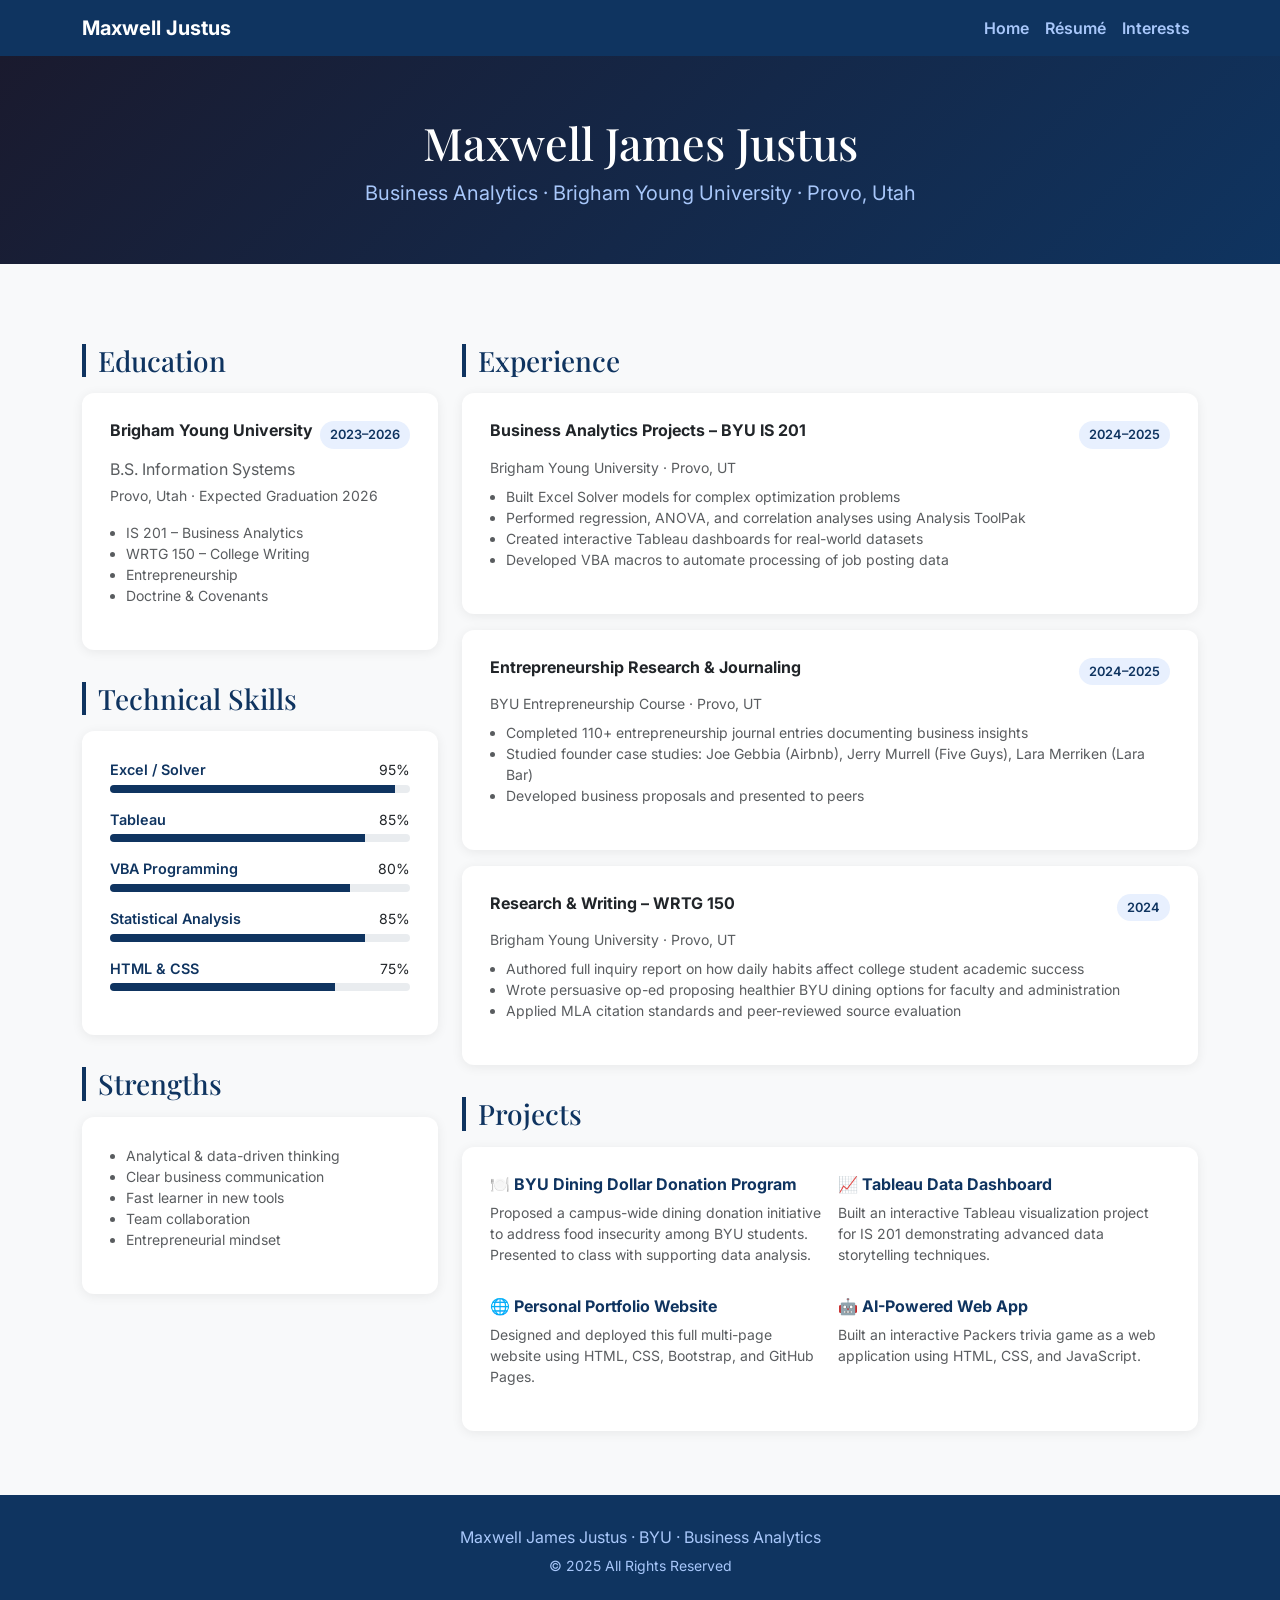
==== resume.html @ 6d44e734 "Add files via upload" ====
<!DOCTYPE html>
<html lang="en">
<head>
  <meta charset="UTF-8" />
  <meta name="viewport" content="width=device-width, initial-scale=1.0"/>
  <title>Résumé – Maxwell James Justus</title>
  <link href="https://cdn.jsdelivr.net/npm/bootstrap@5.3.0/dist/css/bootstrap.min.css" rel="stylesheet"/>
  <link href="https://fonts.googleapis.com/css2?family=Playfair+Display:wght@700&family=Inter:wght@300;400;600&display=swap" rel="stylesheet"/>
  <style>
    body { font-family: 'Inter', sans-serif; background: #f8f9fa; }
    .navbar { background: #0f3460 !important; }
    .nav-link { color: #a8c7fa !important; font-weight: 600; }
    .nav-link:hover { color: white !important; }
    .resume-header { background: linear-gradient(135deg, #1a1a2e, #0f3460); color: white; padding: 60px 0 40px; }
    .resume-header h1 { font-family: 'Playfair Display', serif; font-size: 2.8rem; }
    .section-title { font-family: 'Playfair Display', serif; color: #0f3460; border-left: 4px solid #0f3460; padding-left: 12px; margin: 32px 0 16px; }
    .resume-card { background: white; border-radius: 12px; padding: 28px; box-shadow: 0 2px 12px rgba(0,0,0,0.07); margin-bottom: 16px; }
    .date-badge { background: #e8f0fe; color: #0f3460; font-size: 0.8rem; font-weight: 600; padding: 4px 10px; border-radius: 20px; }
    .skill-bar-label { font-size: 0.9rem; font-weight: 600; color: #0f3460; }
    .progress { height: 8px; border-radius: 10px; }
    .progress-bar { background: #0f3460; }
    footer { background: #0f3460; color: #a8c7fa; padding: 30px 0; }
  </style>
</head>
<body>

<nav class="navbar navbar-expand-lg navbar-dark">
  <div class="container">
    <a class="navbar-brand fw-bold" href="index.html">Maxwell Justus</a>
    <button class="navbar-toggler" type="button" data-bs-toggle="collapse" data-bs-target="#navMenu">
      <span class="navbar-toggler-icon"></span>
    </button>
    <div class="collapse navbar-collapse" id="navMenu">
      <ul class="navbar-nav ms-auto">
        <li class="nav-item"><a class="nav-link" href="index.html">Home</a></li>
        <li class="nav-item"><a class="nav-link" href="resume.html">Résumé</a></li>
        <li class="nav-item"><a class="nav-link" href="scratch.html">Interests</a></li>
      </ul>
    </div>
  </div>
</nav>

<div class="resume-header text-center">
  <div class="container">
    <h1>Maxwell James Justus</h1>
    <p class="fs-5" style="color:#a8c7fa;">Business Analytics · Brigham Young University · Provo, Utah</p>
  </div>
</div>

<div class="container py-5">
  <div class="row">

    <!-- Left Column -->
    <div class="col-lg-4">
      <h3 class="section-title">Education</h3>
      <div class="resume-card">
        <div class="d-flex justify-content-between align-items-start mb-2">
          <h6 class="mb-0 fw-bold">Brigham Young University</h6>
          <span class="date-badge">2023–2026</span>
        </div>
        <p class="text-muted mb-1">B.S. Information Systems</p>
        <p class="text-muted small">Provo, Utah · Expected Graduation 2026</p>
        <ul class="small text-muted ps-3">
          <li>IS 201 – Business Analytics</li>
          <li>WRTG 150 – College Writing</li>
          <li>Entrepreneurship</li>
          <li>Doctrine & Covenants</li>
        </ul>
      </div>

      <h3 class="section-title">Technical Skills</h3>
      <div class="resume-card">
        <div class="mb-3">
          <div class="d-flex justify-content-between"><span class="skill-bar-label">Excel / Solver</span><small>95%</small></div>
          <div class="progress mt-1"><div class="progress-bar" style="width:95%"></div></div>
        </div>
        <div class="mb-3">
          <div class="d-flex justify-content-between"><span class="skill-bar-label">Tableau</span><small>85%</small></div>
          <div class="progress mt-1"><div class="progress-bar" style="width:85%"></div></div>
        </div>
        <div class="mb-3">
          <div class="d-flex justify-content-between"><span class="skill-bar-label">VBA Programming</span><small>80%</small></div>
          <div class="progress mt-1"><div class="progress-bar" style="width:80%"></div></div>
        </div>
        <div class="mb-3">
          <div class="d-flex justify-content-between"><span class="skill-bar-label">Statistical Analysis</span><small>85%</small></div>
          <div class="progress mt-1"><div class="progress-bar" style="width:85%"></div></div>
        </div>
        <div class="mb-3">
          <div class="d-flex justify-content-between"><span class="skill-bar-label">HTML & CSS</span><small>75%</small></div>
          <div class="progress mt-1"><div class="progress-bar" style="width:75%"></div></div>
        </div>
      </div>

      <h3 class="section-title">Strengths</h3>
      <div class="resume-card">
        <ul class="text-muted small ps-3">
          <li>Analytical & data-driven thinking</li>
          <li>Clear business communication</li>
          <li>Fast learner in new tools</li>
          <li>Team collaboration</li>
          <li>Entrepreneurial mindset</li>
        </ul>
      </div>
    </div>

    <!-- Right Column -->
    <div class="col-lg-8">
      <h3 class="section-title">Experience</h3>

      <div class="resume-card">
        <div class="d-flex justify-content-between align-items-start mb-2">
          <h6 class="fw-bold mb-0">Business Analytics Projects – BYU IS 201</h6>
          <span class="date-badge">2024–2025</span>
        </div>
        <p class="text-muted small mb-2">Brigham Young University · Provo, UT</p>
        <ul class="text-muted small ps-3">
          <li>Built Excel Solver models for complex optimization problems</li>
          <li>Performed regression, ANOVA, and correlation analyses using Analysis ToolPak</li>
          <li>Created interactive Tableau dashboards for real-world datasets</li>
          <li>Developed VBA macros to automate processing of job posting data</li>
        </ul>
      </div>

      <div class="resume-card">
        <div class="d-flex justify-content-between align-items-start mb-2">
          <h6 class="fw-bold mb-0">Entrepreneurship Research & Journaling</h6>
          <span class="date-badge">2024–2025</span>
        </div>
        <p class="text-muted small mb-2">BYU Entrepreneurship Course · Provo, UT</p>
        <ul class="text-muted small ps-3">
          <li>Completed 110+ entrepreneurship journal entries documenting business insights</li>
          <li>Studied founder case studies: Joe Gebbia (Airbnb), Jerry Murrell (Five Guys), Lara Merriken (Lara Bar)</li>
          <li>Developed business proposals and presented to peers</li>
        </ul>
      </div>

      <div class="resume-card">
        <div class="d-flex justify-content-between align-items-start mb-2">
          <h6 class="fw-bold mb-0">Research & Writing – WRTG 150</h6>
          <span class="date-badge">2024</span>
        </div>
        <p class="text-muted small mb-2">Brigham Young University · Provo, UT</p>
        <ul class="text-muted small ps-3">
          <li>Authored full inquiry report on how daily habits affect college student academic success</li>
          <li>Wrote persuasive op-ed proposing healthier BYU dining options for faculty and administration</li>
          <li>Applied MLA citation standards and peer-reviewed source evaluation</li>
        </ul>
      </div>

      <h3 class="section-title">Projects</h3>
      <div class="resume-card">
        <div class="row g-3">
          <div class="col-md-6">
            <h6 class="fw-bold" style="color:#0f3460;">🍽️ BYU Dining Dollar Donation Program</h6>
            <p class="text-muted small">Proposed a campus-wide dining donation initiative to address food insecurity among BYU students. Presented to class with supporting data analysis.</p>
          </div>
          <div class="col-md-6">
            <h6 class="fw-bold" style="color:#0f3460;">📈 Tableau Data Dashboard</h6>
            <p class="text-muted small">Built an interactive Tableau visualization project for IS 201 demonstrating advanced data storytelling techniques.</p>
          </div>
          <div class="col-md-6">
            <h6 class="fw-bold" style="color:#0f3460;">🌐 Personal Portfolio Website</h6>
            <p class="text-muted small">Designed and deployed this full multi-page website using HTML, CSS, Bootstrap, and GitHub Pages.</p>
          </div>
          <div class="col-md-6">
            <h6 class="fw-bold" style="color:#0f3460;">🤖 AI-Powered Web App</h6>
            <p class="text-muted small">Built an interactive Packers trivia game as a web application using HTML, CSS, and JavaScript.</p>
          </div>
        </div>
      </div>
    </div>

  </div>
</div>

<footer class="text-center">
  <div class="container">
    <p class="mb-1">Maxwell James Justus · BYU · Business Analytics</p>
    <small>© 2025 All Rights Reserved</small>
  </div>
</footer>

<script src="https://cdn.jsdelivr.net/npm/bootstrap@5.3.0/dist/js/bootstrap.bundle.min.js"></script>
</body>
</html>
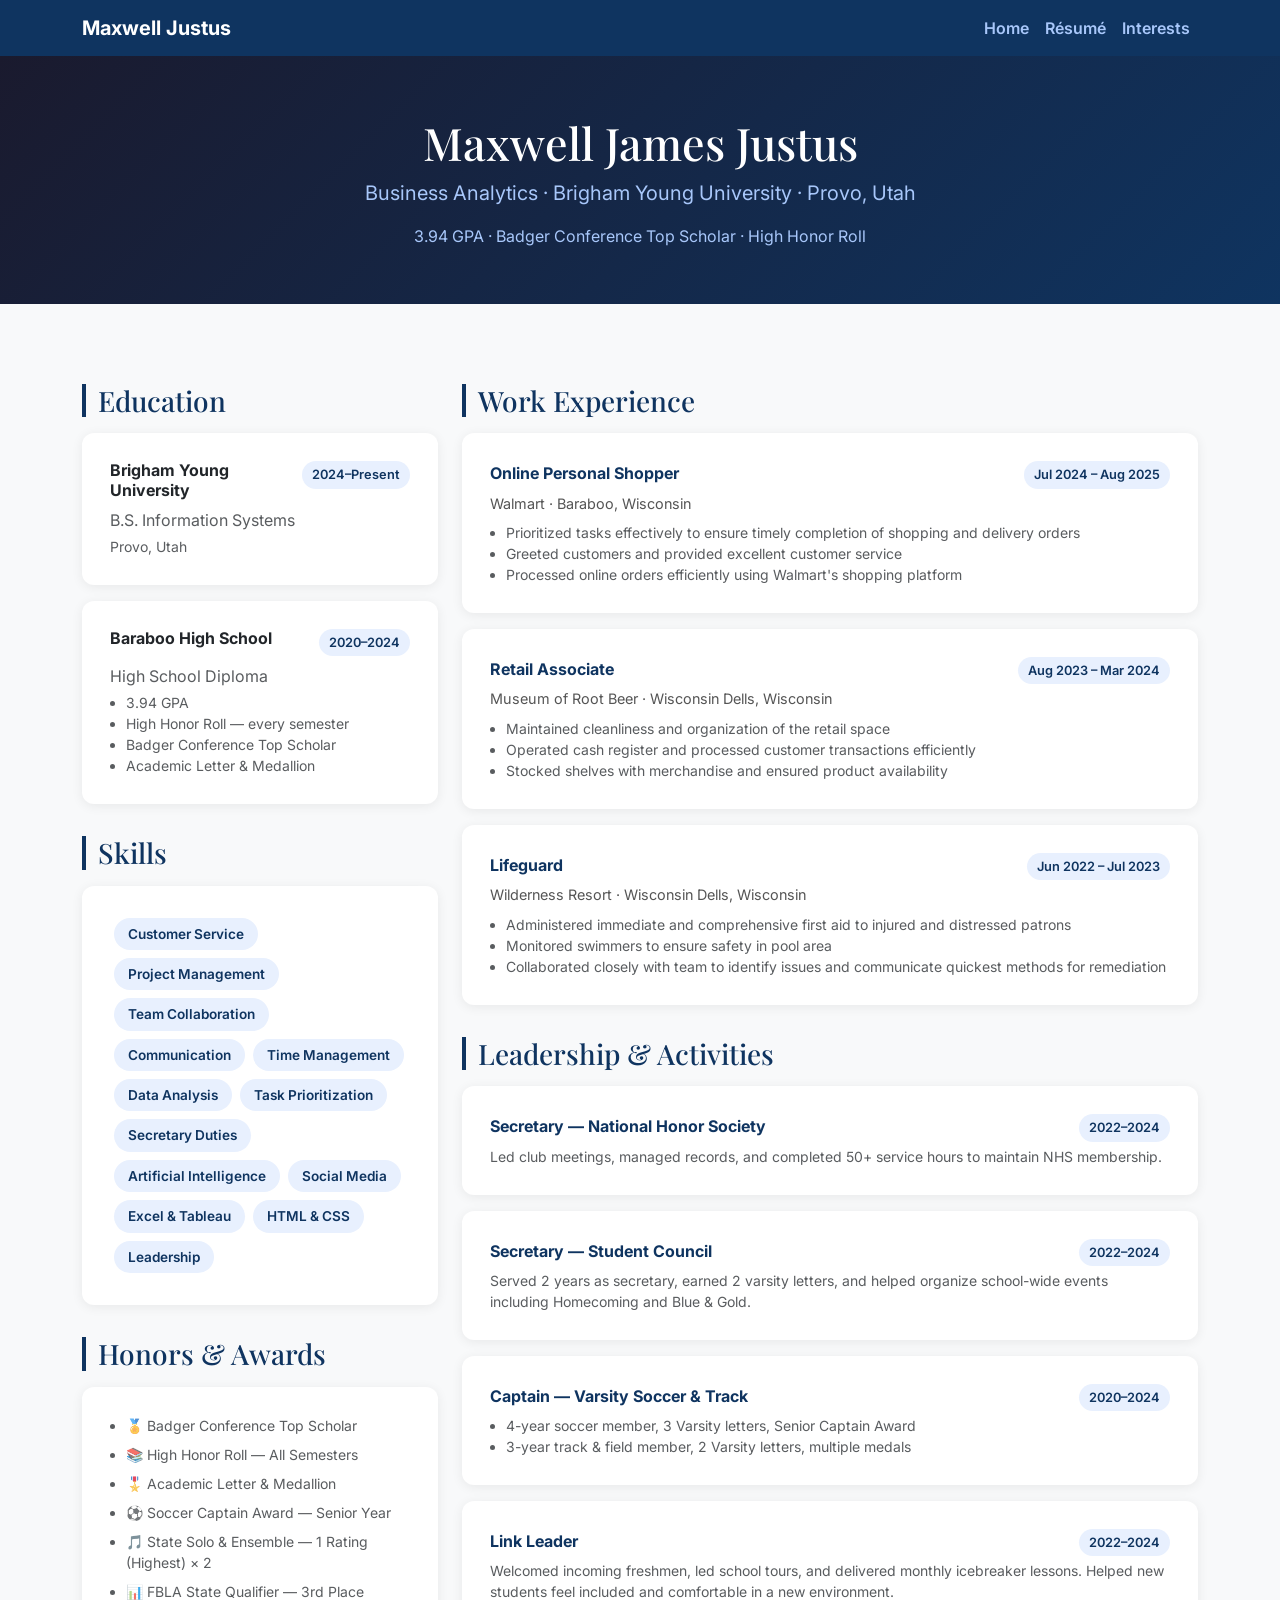
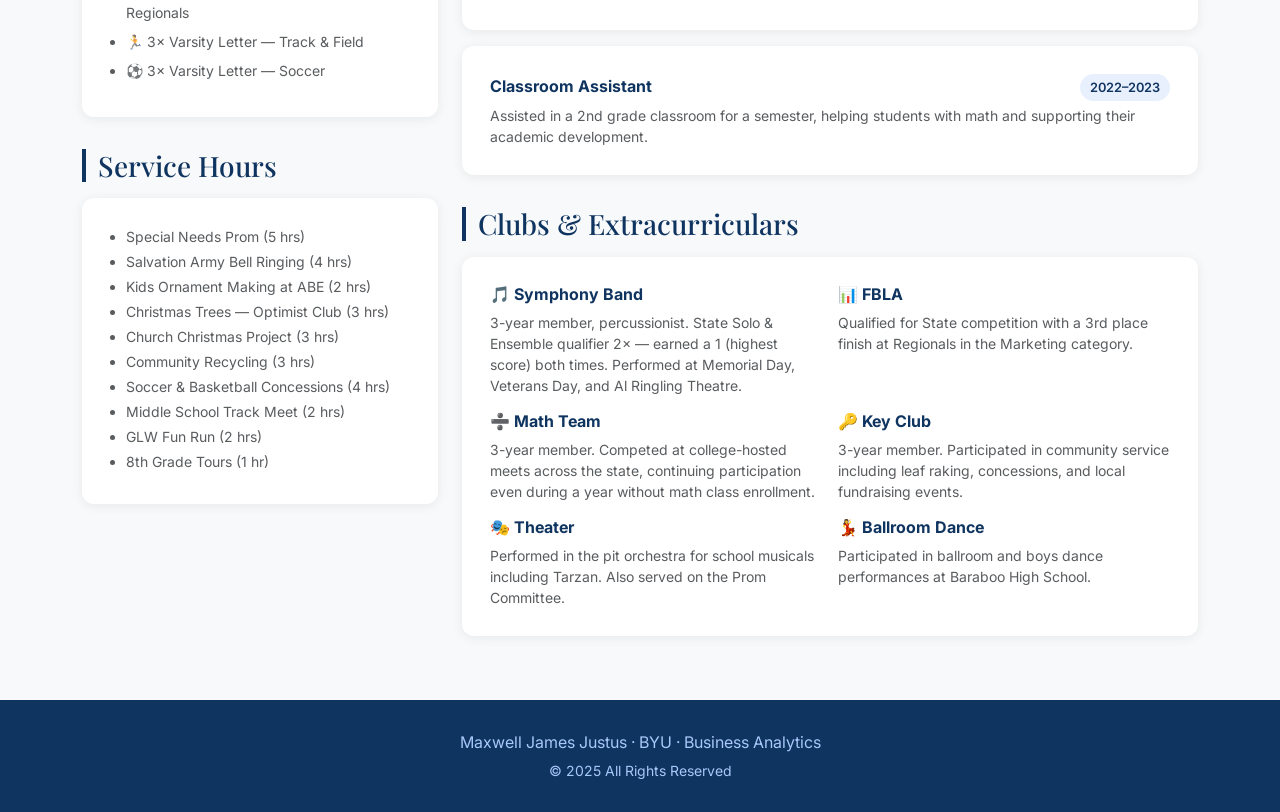
==== commit 4f4dd062: "fixed video" ====
--- a/resume.html
+++ b/resume.html
@@ -15,11 +15,13 @@
     .resume-header h1 { font-family: 'Playfair Display', serif; font-size: 2.8rem; }
     .section-title { font-family: 'Playfair Display', serif; color: #0f3460; border-left: 4px solid #0f3460; padding-left: 12px; margin: 32px 0 16px; }
     .resume-card { background: white; border-radius: 12px; padding: 28px; box-shadow: 0 2px 12px rgba(0,0,0,0.07); margin-bottom: 16px; }
-    .date-badge { background: #e8f0fe; color: #0f3460; font-size: 0.8rem; font-weight: 600; padding: 4px 10px; border-radius: 20px; }
-    .skill-bar-label { font-size: 0.9rem; font-weight: 600; color: #0f3460; }
+    .date-badge { background: #e8f0fe; color: #0f3460; font-size: 0.8rem; font-weight: 600; padding: 4px 10px; border-radius: 20px; white-space: nowrap; }
+    .skill-tag { background: #e8f0fe; color: #0f3460; font-weight: 600; padding: 6px 14px; border-radius: 20px; font-size: 0.85rem; display: inline-block; margin: 4px; }
     .progress { height: 8px; border-radius: 10px; }
     .progress-bar { background: #0f3460; }
     footer { background: #0f3460; color: #a8c7fa; padding: 30px 0; }
+    .job-title { font-weight: 700; color: #0f3460; margin-bottom: 2px; }
+    .job-company { color: #555; font-size: 0.9rem; margin-bottom: 8px; }
   </style>
 </head>
 <body>
@@ -44,133 +46,211 @@
   <div class="container">
     <h1>Maxwell James Justus</h1>
     <p class="fs-5" style="color:#a8c7fa;">Business Analytics · Brigham Young University · Provo, Utah</p>
+    <p style="color:#a8c7fa;">3.94 GPA · Badger Conference Top Scholar · High Honor Roll</p>
   </div>
 </div>
 
 <div class="container py-5">
   <div class="row">
 
-    <!-- Left Column -->
+    <!-- LEFT COLUMN -->
     <div class="col-lg-4">
+
       <h3 class="section-title">Education</h3>
       <div class="resume-card">
         <div class="d-flex justify-content-between align-items-start mb-2">
           <h6 class="mb-0 fw-bold">Brigham Young University</h6>
-          <span class="date-badge">2023–2026</span>
+          <span class="date-badge">2024–Present</span>
         </div>
         <p class="text-muted mb-1">B.S. Information Systems</p>
-        <p class="text-muted small">Provo, Utah · Expected Graduation 2026</p>
-        <ul class="small text-muted ps-3">
-          <li>IS 201 – Business Analytics</li>
-          <li>WRTG 150 – College Writing</li>
-          <li>Entrepreneurship</li>
-          <li>Doctrine & Covenants</li>
-        </ul>
-      </div>
-
-      <h3 class="section-title">Technical Skills</h3>
-      <div class="resume-card">
-        <div class="mb-3">
-          <div class="d-flex justify-content-between"><span class="skill-bar-label">Excel / Solver</span><small>95%</small></div>
-          <div class="progress mt-1"><div class="progress-bar" style="width:95%"></div></div>
-        </div>
-        <div class="mb-3">
-          <div class="d-flex justify-content-between"><span class="skill-bar-label">Tableau</span><small>85%</small></div>
-          <div class="progress mt-1"><div class="progress-bar" style="width:85%"></div></div>
-        </div>
-        <div class="mb-3">
-          <div class="d-flex justify-content-between"><span class="skill-bar-label">VBA Programming</span><small>80%</small></div>
-          <div class="progress mt-1"><div class="progress-bar" style="width:80%"></div></div>
-        </div>
-        <div class="mb-3">
-          <div class="d-flex justify-content-between"><span class="skill-bar-label">Statistical Analysis</span><small>85%</small></div>
-          <div class="progress mt-1"><div class="progress-bar" style="width:85%"></div></div>
-        </div>
-        <div class="mb-3">
-          <div class="d-flex justify-content-between"><span class="skill-bar-label">HTML & CSS</span><small>75%</small></div>
-          <div class="progress mt-1"><div class="progress-bar" style="width:75%"></div></div>
-        </div>
-      </div>
-
-      <h3 class="section-title">Strengths</h3>
-      <div class="resume-card">
-        <ul class="text-muted small ps-3">
-          <li>Analytical & data-driven thinking</li>
-          <li>Clear business communication</li>
-          <li>Fast learner in new tools</li>
-          <li>Team collaboration</li>
-          <li>Entrepreneurial mindset</li>
-        </ul>
-      </div>
+        <p class="text-muted small mb-0">Provo, Utah</p>
+      </div>
+
+      <div class="resume-card">
+        <div class="d-flex justify-content-between align-items-start mb-2">
+          <h6 class="mb-0 fw-bold">Baraboo High School</h6>
+          <span class="date-badge">2020–2024</span>
+        </div>
+        <p class="text-muted mb-1">High School Diploma</p>
+        <ul class="text-muted small ps-3 mb-0">
+          <li>3.94 GPA</li>
+          <li>High Honor Roll — every semester</li>
+          <li>Badger Conference Top Scholar</li>
+          <li>Academic Letter & Medallion</li>
+        </ul>
+      </div>
+
+      <h3 class="section-title">Skills</h3>
+      <div class="resume-card">
+        <div class="d-flex flex-wrap">
+          <span class="skill-tag">Customer Service</span>
+          <span class="skill-tag">Project Management</span>
+          <span class="skill-tag">Team Collaboration</span>
+          <span class="skill-tag">Communication</span>
+          <span class="skill-tag">Time Management</span>
+          <span class="skill-tag">Data Analysis</span>
+          <span class="skill-tag">Task Prioritization</span>
+          <span class="skill-tag">Secretary Duties</span>
+          <span class="skill-tag">Artificial Intelligence</span>
+          <span class="skill-tag">Social Media</span>
+          <span class="skill-tag">Excel & Tableau</span>
+          <span class="skill-tag">HTML & CSS</span>
+          <span class="skill-tag">Leadership</span>
+        </div>
+      </div>
+
+      <h3 class="section-title">Honors & Awards</h3>
+      <div class="resume-card">
+        <ul class="text-muted small ps-3 mb-0">
+          <li class="mb-2">🏅 Badger Conference Top Scholar</li>
+          <li class="mb-2">📚 High Honor Roll — All Semesters</li>
+          <li class="mb-2">🎖️ Academic Letter & Medallion</li>
+          <li class="mb-2">⚽ Soccer Captain Award — Senior Year</li>
+          <li class="mb-2">🎵 State Solo & Ensemble — 1 Rating (Highest) × 2</li>
+          <li class="mb-2">📊 FBLA State Qualifier — 3rd Place Regionals</li>
+          <li class="mb-2">🏃 3× Varsity Letter — Track & Field</li>
+          <li class="mb-2">⚽ 3× Varsity Letter — Soccer</li>
+        </ul>
+      </div>
+
+      <h3 class="section-title">Service Hours</h3>
+      <div class="resume-card">
+        <ul class="text-muted small ps-3 mb-0">
+          <li class="mb-1">Special Needs Prom (5 hrs)</li>
+          <li class="mb-1">Salvation Army Bell Ringing (4 hrs)</li>
+          <li class="mb-1">Kids Ornament Making at ABE (2 hrs)</li>
+          <li class="mb-1">Christmas Trees — Optimist Club (3 hrs)</li>
+          <li class="mb-1">Church Christmas Project (3 hrs)</li>
+          <li class="mb-1">Community Recycling (3 hrs)</li>
+          <li class="mb-1">Soccer & Basketball Concessions (4 hrs)</li>
+          <li class="mb-1">Middle School Track Meet (2 hrs)</li>
+          <li class="mb-1">GLW Fun Run (2 hrs)</li>
+          <li class="mb-1">8th Grade Tours (1 hr)</li>
+        </ul>
+      </div>
+
     </div>
 
-    <!-- Right Column -->
+    <!-- RIGHT COLUMN -->
     <div class="col-lg-8">
-      <h3 class="section-title">Experience</h3>
-
-      <div class="resume-card">
-        <div class="d-flex justify-content-between align-items-start mb-2">
-          <h6 class="fw-bold mb-0">Business Analytics Projects – BYU IS 201</h6>
-          <span class="date-badge">2024–2025</span>
-        </div>
-        <p class="text-muted small mb-2">Brigham Young University · Provo, UT</p>
-        <ul class="text-muted small ps-3">
-          <li>Built Excel Solver models for complex optimization problems</li>
-          <li>Performed regression, ANOVA, and correlation analyses using Analysis ToolPak</li>
-          <li>Created interactive Tableau dashboards for real-world datasets</li>
-          <li>Developed VBA macros to automate processing of job posting data</li>
-        </ul>
-      </div>
-
-      <div class="resume-card">
-        <div class="d-flex justify-content-between align-items-start mb-2">
-          <h6 class="fw-bold mb-0">Entrepreneurship Research & Journaling</h6>
-          <span class="date-badge">2024–2025</span>
-        </div>
-        <p class="text-muted small mb-2">BYU Entrepreneurship Course · Provo, UT</p>
-        <ul class="text-muted small ps-3">
-          <li>Completed 110+ entrepreneurship journal entries documenting business insights</li>
-          <li>Studied founder case studies: Joe Gebbia (Airbnb), Jerry Murrell (Five Guys), Lara Merriken (Lara Bar)</li>
-          <li>Developed business proposals and presented to peers</li>
-        </ul>
-      </div>
-
-      <div class="resume-card">
-        <div class="d-flex justify-content-between align-items-start mb-2">
-          <h6 class="fw-bold mb-0">Research & Writing – WRTG 150</h6>
-          <span class="date-badge">2024</span>
-        </div>
-        <p class="text-muted small mb-2">Brigham Young University · Provo, UT</p>
-        <ul class="text-muted small ps-3">
-          <li>Authored full inquiry report on how daily habits affect college student academic success</li>
-          <li>Wrote persuasive op-ed proposing healthier BYU dining options for faculty and administration</li>
-          <li>Applied MLA citation standards and peer-reviewed source evaluation</li>
-        </ul>
-      </div>
-
-      <h3 class="section-title">Projects</h3>
+
+      <h3 class="section-title">Work Experience</h3>
+
+      <div class="resume-card">
+        <div class="d-flex justify-content-between align-items-start mb-1">
+          <div class="job-title">Online Personal Shopper</div>
+          <span class="date-badge">Jul 2024 – Aug 2025</span>
+        </div>
+        <div class="job-company">Walmart · Baraboo, Wisconsin</div>
+        <ul class="text-muted small ps-3 mb-0">
+          <li>Prioritized tasks effectively to ensure timely completion of shopping and delivery orders</li>
+          <li>Greeted customers and provided excellent customer service</li>
+          <li>Processed online orders efficiently using Walmart's shopping platform</li>
+        </ul>
+      </div>
+
+      <div class="resume-card">
+        <div class="d-flex justify-content-between align-items-start mb-1">
+          <div class="job-title">Retail Associate</div>
+          <span class="date-badge">Aug 2023 – Mar 2024</span>
+        </div>
+        <div class="job-company">Museum of Root Beer · Wisconsin Dells, Wisconsin</div>
+        <ul class="text-muted small ps-3 mb-0">
+          <li>Maintained cleanliness and organization of the retail space</li>
+          <li>Operated cash register and processed customer transactions efficiently</li>
+          <li>Stocked shelves with merchandise and ensured product availability</li>
+        </ul>
+      </div>
+
+      <div class="resume-card">
+        <div class="d-flex justify-content-between align-items-start mb-1">
+          <div class="job-title">Lifeguard</div>
+          <span class="date-badge">Jun 2022 – Jul 2023</span>
+        </div>
+        <div class="job-company">Wilderness Resort · Wisconsin Dells, Wisconsin</div>
+        <ul class="text-muted small ps-3 mb-0">
+          <li>Administered immediate and comprehensive first aid to injured and distressed patrons</li>
+          <li>Monitored swimmers to ensure safety in pool area</li>
+          <li>Collaborated closely with team to identify issues and communicate quickest methods for remediation</li>
+        </ul>
+      </div>
+
+      <h3 class="section-title">Leadership & Activities</h3>
+
+      <div class="resume-card">
+        <div class="d-flex justify-content-between align-items-start mb-1">
+          <div class="job-title">Secretary — National Honor Society</div>
+          <span class="date-badge">2022–2024</span>
+        </div>
+        <p class="text-muted small mb-0">Led club meetings, managed records, and completed 50+ service hours to maintain NHS membership.</p>
+      </div>
+
+      <div class="resume-card">
+        <div class="d-flex justify-content-between align-items-start mb-1">
+          <div class="job-title">Secretary — Student Council</div>
+          <span class="date-badge">2022–2024</span>
+        </div>
+        <p class="text-muted small mb-0">Served 2 years as secretary, earned 2 varsity letters, and helped organize school-wide events including Homecoming and Blue & Gold.</p>
+      </div>
+
+      <div class="resume-card">
+        <div class="d-flex justify-content-between align-items-start mb-1">
+          <div class="job-title">Captain — Varsity Soccer & Track</div>
+          <span class="date-badge">2020–2024</span>
+        </div>
+        <ul class="text-muted small ps-3 mb-0">
+          <li>4-year soccer member, 3 Varsity letters, Senior Captain Award</li>
+          <li>3-year track & field member, 2 Varsity letters, multiple medals</li>
+        </ul>
+      </div>
+
+      <div class="resume-card">
+        <div class="d-flex justify-content-between align-items-start mb-1">
+          <div class="job-title">Link Leader</div>
+          <span class="date-badge">2022–2024</span>
+        </div>
+        <p class="text-muted small mb-0">Welcomed incoming freshmen, led school tours, and delivered monthly icebreaker lessons. Helped new students feel included and comfortable in a new environment.</p>
+      </div>
+
+      <div class="resume-card">
+        <div class="d-flex justify-content-between align-items-start mb-1">
+          <div class="job-title">Classroom Assistant</div>
+          <span class="date-badge">2022–2023</span>
+        </div>
+        <p class="text-muted small mb-0">Assisted in a 2nd grade classroom for a semester, helping students with math and supporting their academic development.</p>
+      </div>
+
+      <h3 class="section-title">Clubs & Extracurriculars</h3>
       <div class="resume-card">
         <div class="row g-3">
           <div class="col-md-6">
-            <h6 class="fw-bold" style="color:#0f3460;">🍽️ BYU Dining Dollar Donation Program</h6>
-            <p class="text-muted small">Proposed a campus-wide dining donation initiative to address food insecurity among BYU students. Presented to class with supporting data analysis.</p>
-          </div>
-          <div class="col-md-6">
-            <h6 class="fw-bold" style="color:#0f3460;">📈 Tableau Data Dashboard</h6>
-            <p class="text-muted small">Built an interactive Tableau visualization project for IS 201 demonstrating advanced data storytelling techniques.</p>
-          </div>
-          <div class="col-md-6">
-            <h6 class="fw-bold" style="color:#0f3460;">🌐 Personal Portfolio Website</h6>
-            <p class="text-muted small">Designed and deployed this full multi-page website using HTML, CSS, Bootstrap, and GitHub Pages.</p>
-          </div>
-          <div class="col-md-6">
-            <h6 class="fw-bold" style="color:#0f3460;">🤖 AI-Powered Web App</h6>
-            <p class="text-muted small">Built an interactive Packers trivia game as a web application using HTML, CSS, and JavaScript.</p>
-          </div>
-        </div>
-      </div>
+            <h6 class="fw-bold" style="color:#0f3460;">🎵 Symphony Band</h6>
+            <p class="text-muted small mb-0">3-year member, percussionist. State Solo & Ensemble qualifier 2× — earned a 1 (highest score) both times. Performed at Memorial Day, Veterans Day, and Al Ringling Theatre.</p>
+          </div>
+          <div class="col-md-6">
+            <h6 class="fw-bold" style="color:#0f3460;">📊 FBLA</h6>
+            <p class="text-muted small mb-0">Qualified for State competition with a 3rd place finish at Regionals in the Marketing category.</p>
+          </div>
+          <div class="col-md-6">
+            <h6 class="fw-bold" style="color:#0f3460;">➗ Math Team</h6>
+            <p class="text-muted small mb-0">3-year member. Competed at college-hosted meets across the state, continuing participation even during a year without math class enrollment.</p>
+          </div>
+          <div class="col-md-6">
+            <h6 class="fw-bold" style="color:#0f3460;">🔑 Key Club</h6>
+            <p class="text-muted small mb-0">3-year member. Participated in community service including leaf raking, concessions, and local fundraising events.</p>
+          </div>
+          <div class="col-md-6">
+            <h6 class="fw-bold" style="color:#0f3460;">🎭 Theater</h6>
+            <p class="text-muted small mb-0">Performed in the pit orchestra for school musicals including Tarzan. Also served on the Prom Committee.</p>
+          </div>
+          <div class="col-md-6">
+            <h6 class="fw-bold" style="color:#0f3460;">💃 Ballroom Dance</h6>
+            <p class="text-muted small mb-0">Participated in ballroom and boys dance performances at Baraboo High School.</p>
+          </div>
+        </div>
+      </div>
+
     </div>
-
   </div>
 </div>
 
